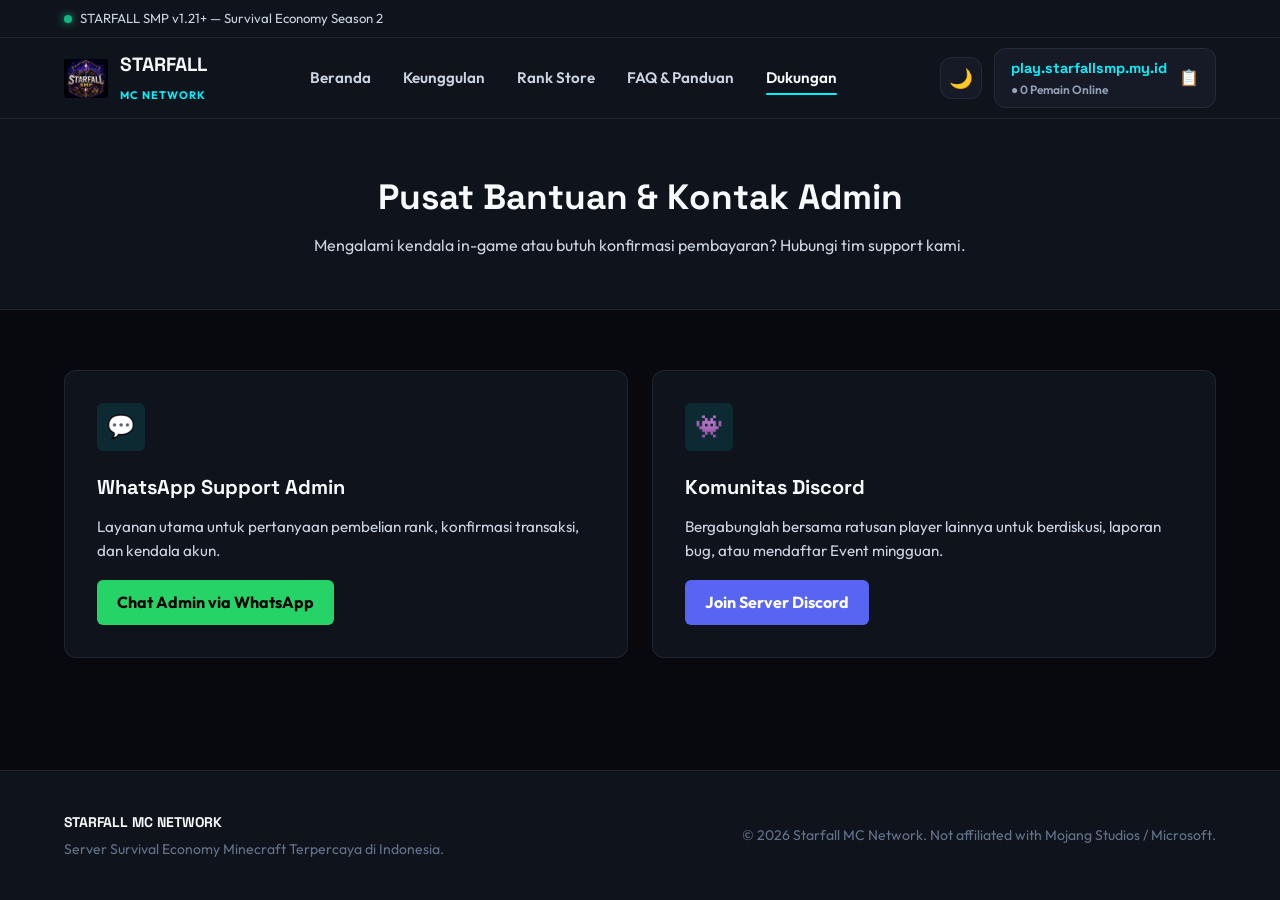
==== contact.html @ a0d74863 "Upload proyek web starfall pro redesign beserta video" ====
<!DOCTYPE html>
<html lang="id">
<head>
  <meta charset="UTF-8">
  <meta name="viewport" content="width=device-width, initial-scale=1.0">
  <title>Dukungan & Kontak — Starfall Network</title>
  <link rel="preconnect" href="https://fonts.googleapis.com">
  <link rel="preconnect" href="https://fonts.gstatic.com" crossorigin>
  <link href="https://fonts.googleapis.com/css2?family=Outfit:wght@400;600;700&family=Space+Grotesk:wght@700;800&display=swap" rel="stylesheet">
  <link rel="stylesheet" href="style.css">
</head>
<body>

  <div class="top-bar">
    <div class="container top-bar-inner">
      <div class="top-notice">
        <span class="live-dot"></span>
        <span>STARFALL SMP v1.21+ — Survival Economy Season 2</span>
      </div>
    </div>
  </div>

  <header class="header">
    <div class="container header-inner">
      <a href="index.html" class="brand">
        <img src="logo.png" alt="Starfall Logo" class="brand-logo-img" onerror="this.style.display='none'; document.getElementById('logoFallback').style.display='flex';">
        <div id="logoFallback" class="brand-icon-fallback" style="display:none;">SF</div>
        <div>
          <span class="brand-title">STARFALL</span>
          <span class="brand-subtitle">MC NETWORK</span>
        </div>
      </a>

      <ul class="nav-menu">
        <li><a href="index.html" class="nav-link">Beranda</a></li>
        <li><a href="features.html" class="nav-link">Keunggulan</a></li>
        <li><a href="store.html" class="nav-link">Rank Store</a></li>
        <li><a href="faq.html" class="nav-link">FAQ & Panduan</a></li>
        <li><a href="contact.html" class="nav-link active">Dukungan</a></li>
      </ul>

      <div class="header-actions">
        <button id="themeToggleBtn" class="theme-toggle-btn" title="Ganti Tema">
          <span id="themeIcon">🌙</span>
        </button>

        <div class="ip-copy-btn ip-copy-trigger" title="Klik untuk Copy IP">
          <div>
            <div class="ip-text">play.starfallsmp.my.id</div>
            <div class="ip-sub" id="onlinePlayerCount">● Memuat Pemain...</div>
          </div>
          <span>📋</span>
        </div>
      </div>
    </div>
  </header>

  <section class="page-banner">
    <div class="container">
      <h1>Pusat Bantuan & Kontak Admin</h1>
      <p>Mengalami kendala in-game atau butuh konfirmasi pembayaran? Hubungi tim support kami.</p>
    </div>
  </section>

  <main class="content-section">
    <div class="container">
      <div class="grid-2">
        <div class="feature-box">
          <div class="feature-icon-badge">💬</div>
          <h3>WhatsApp Support Admin</h3>
          <p>Layanan utama untuk pertanyaan pembelian rank, konfirmasi transaksi, dan kendala akun.</p>
          <a href="https://wa.me/6283138981041" target="_blank" style="display:inline-block; margin-top:16px; background:#25d366; color:#000; padding:10px 20px; border-radius:var(--radius-sm); font-weight:700; text-decoration:none;">Chat Admin via WhatsApp</a>
        </div>

        <div class="feature-box">
          <div class="feature-icon-badge">👾</div>
          <h3>Komunitas Discord</h3>
          <p>Bergabunglah bersama ratusan player lainnya untuk berdiskusi, laporan bug, atau mendaftar Event mingguan.</p>
          <a href="#" style="display:inline-block; margin-top:16px; background:#5865F2; color:#fff; padding:10px 20px; border-radius:var(--radius-sm); font-weight:700; text-decoration:none;">Join Server Discord</a>
        </div>
      </div>
    </div>
  </main>

  <footer class="footer">
    <div class="container footer-flex">
      <div>
        <strong style="color:var(--text-primary); font-family:var(--font-title);">STARFALL MC NETWORK</strong>
        <p style="margin-top:4px;">Server Survival Economy Minecraft Terpercaya di Indonesia.</p>
      </div>
      <div>
        <p>&copy; 2026 Starfall MC Network. Not affiliated with Mojang Studios / Microsoft.</p>
      </div>
    </div>
  </footer>

  <div class="modal-backdrop" id="storeModal">
    <div class="modal-card">
      <button class="modal-close-btn" id="modalCloseBtn">&times;</button>
      <h2 style="font-family:var(--font-title); font-size:1.4rem; margin-bottom:4px; color:var(--text-primary);">Konfirmasi Pesanan</h2>
      <p style="font-size:0.85rem; color:var(--text-secondary); margin-bottom:20px;">Isi username Minecraft kamu sebelum lanjut ke WhatsApp Admin.</p>

      <div class="summary-card">
        <div class="summary-item">
          <span>Item Rank:</span>
          <strong id="modalRankName" style="color:var(--text-primary);">-</strong>
        </div>
        <div class="summary-item" style="margin-top:6px;">
          <span>Total Harga:</span>
          <strong id="modalRankPrice" style="color:var(--primary-cyan);">-</strong>
        </div>
      </div>

      <form id="orderForm">
        <div class="form-group">
          <label for="mcUsername">Username / In-Game Name (IGN)</label>
          <input type="text" id="mcUsername" placeholder="Contoh: Alex_Craft99" autocomplete="off">
          <div class="field-error-notice" id="usernameError"></div>
        </div>

        <button type="submit" class="btn-wa-submit">Lanjut Pembayaran via WhatsApp 🚀</button>
      </form>
    </div>
  </div>

  <div class="toast-notice" id="toastNotice"></div>

  <script src="script.js"></script>
</body>
</html>
---- style.css ----
/* ==========================================================================
   STARFALL NETWORK - STYLESHEET WITH LIGHT & DARK MODE SUPPORT
   ========================================================================== */

/* Variables (Default: Dark Mode) */
:root {
  --bg-dark: #07090e;
  --bg-surface: #0f131c;
  --bg-card: #151a26;
  --bg-card-hover: #1c2333;
  
  --primary-cyan: #00f2fe;
  --primary-blue: #3a7bd5;
  --accent-gold: #ffb703;
  --accent-rose: #ff2a6d;
  --accent-purple: #8a2be2;
  
  --text-primary: #f8fafc;
  --text-secondary: #cbd5e1;
  --text-muted: #64748b;
  
  --border-subtle: rgba(255, 255, 255, 0.07);
  --border-active: rgba(0, 242, 254, 0.3);
  
  --font-title: 'Space Grotesk', -apple-system, sans-serif;
  --font-body: 'Outfit', -apple-system, sans-serif;
  
  --radius-sm: 6px;
  --radius-md: 12px;
  --radius-lg: 18px;
  
  /* Gradasi Dark Mode: Super Bening (Hanya blends halus di paling bawah) */
  --overlay-gradient: linear-gradient(
    180deg,
    rgba(7, 9, 14, 0.1) 0%,
    rgba(7, 9, 14, 0) 40%,
    rgba(7, 9, 14, 0.4) 80%,
    #07090e 100%
  );
}

/* Light Mode Overrides */
body.light-mode {
  --bg-dark: #f0f4f9;
  --bg-surface: #ffffff;
  --bg-card: #e2e8f0;
  --bg-card-hover: #cbd5e1;
  
  --primary-cyan: #0284c7;
  --primary-blue: #2563eb;
  
  --text-primary: #0f172a;
  --text-secondary: #1e293b;
  --text-muted: #64748b;
  
  --border-subtle: rgba(0, 0, 0, 0.1);
  --border-active: rgba(2, 132, 199, 0.4);
  
  /* Gradasi Light Mode: Super Bening (Warna putih kabut disikat abis) */
  --overlay-gradient: linear-gradient(
    180deg,
    rgba(240, 244, 249, 0.1) 0%,
    rgba(240, 244, 249, 0) 40%,
    rgba(240, 244, 249, 0.4) 80%,
    #f0f4f9 100%
  );
}

* {
  margin: 0;
  padding: 0;
  box-sizing: border-box;
}

html {
  scroll-behavior: smooth;
}

body {
  background-color: var(--bg-dark);
  color: var(--text-primary);
  font-family: var(--font-body);
  line-height: 1.6;
  min-height: 100vh;
  display: flex;
  flex-direction: column;
  transition: background-color 0.3s ease, color 0.3s ease;
}

.container {
  max-width: 1200px;
  margin: 0 auto;
  padding: 0 24px;
  width: 100%;
}

/* --- Top Bar --- */
.top-bar {
  background: var(--bg-surface);
  border-bottom: 1px solid var(--border-subtle);
  padding: 8px 0;
  font-size: 0.825rem;
  color: var(--text-secondary);
}

.top-bar-inner {
  display: flex;
  justify-content: space-between;
  align-items: center;
}

.top-notice {
  display: flex;
  align-items: center;
  gap: 8px;
}

.live-dot {
  width: 8px;
  height: 8px;
  background-color: #10b981;
  border-radius: 50%;
  box-shadow: 0 0 8px #10b981;
}

/* --- Header & Navigation --- */
.header {
  position: sticky;
  top: 0;
  z-index: 1000;
  background: var(--bg-surface);
  backdrop-filter: blur(12px);
  border-bottom: 1px solid var(--border-subtle);
  transition: background-color 0.3s ease;
}

.header-inner {
  display: flex;
  align-items: center;
  justify-content: space-between;
  height: 80px;
}

.brand {
  display: flex;
  align-items: center;
  gap: 12px;
  text-decoration: none;
}

.brand-logo-img {
  width: 44px;
  height: 44px;
  object-fit: contain;
  border-radius: var(--radius-sm);
  display: block;
}

.brand-icon-fallback {
  width: 44px;
  height: 44px;
  background: linear-gradient(135deg, var(--primary-cyan), var(--primary-blue));
  color: #fff;
  font-family: var(--font-title);
  font-weight: 800;
  font-size: 1.1rem;
  display: flex;
  align-items: center;
  justify-content: center;
  border-radius: var(--radius-sm);
}

.brand-title {
  font-family: var(--font-title);
  font-weight: 800;
  font-size: 1.2rem;
  color: var(--text-primary);
  display: block;
}

.brand-subtitle {
  font-size: 0.68rem;
  color: var(--primary-cyan);
  font-weight: 700;
  letter-spacing: 1px;
}

.nav-menu {
  display: flex;
  align-items: center;
  gap: 32px;
  list-style: none;
}

.nav-link {
  color: var(--text-secondary);
  text-decoration: none;
  font-weight: 600;
  font-size: 0.95rem;
  transition: color 0.2s ease;
  position: relative;
  padding: 8px 0;
}

.nav-link:hover, .nav-link.active {
  color: var(--text-primary);
}

.nav-link.active::after {
  content: '';
  position: absolute;
  bottom: 0;
  left: 0;
  width: 100%;
  height: 2px;
  background: var(--primary-cyan);
  border-radius: 2px;
}

.header-actions {
  display: flex;
  align-items: center;
  gap: 12px;
}

.theme-toggle-btn {
  background: var(--bg-card);
  border: 1px solid var(--border-subtle);
  color: var(--text-primary);
  width: 42px;
  height: 42px;
  border-radius: var(--radius-md);
  display: flex;
  align-items: center;
  justify-content: center;
  cursor: pointer;
  font-size: 1.2rem;
  transition: all 0.2s ease;
}

.theme-toggle-btn:hover {
  border-color: var(--primary-cyan);
  transform: scale(1.05);
}

.ip-copy-btn {
  background: var(--bg-card);
  border: 1px solid var(--border-subtle);
  padding: 8px 16px;
  border-radius: var(--radius-md);
  display: flex;
  align-items: center;
  gap: 12px;
  cursor: pointer;
  transition: all 0.2s ease;
}

.ip-copy-btn:hover {
  border-color: var(--primary-cyan);
}

.ip-text {
  font-family: var(--font-title);
  font-weight: 700;
  font-size: 0.9rem;
  color: var(--primary-cyan);
}

.ip-sub {
  font-size: 0.75rem;
  color: #10b981;
  font-weight: 600;
}

/* --- Hero Banner & Video --- */
.video-hero {
  position: relative;
  overflow: hidden;
  padding: 130px 0 120px;
  text-align: center;
  min-height: 520px;
  display: flex;
  align-items: center;
  justify-content: center;
}

.hero-video {
  position: absolute;
  top: 50%;
  left: 50%;
  min-width: 100%;
  min-height: 100%;
  width: auto;
  height: auto;
  z-index: 1;
  transform: translate(-50%, -50%);
  object-fit: cover;
  pointer-events: none;
  transition: opacity 0.5s ease;
}

.hero-overlay {
  position: absolute;
  top: 0;
  left: 0;
  width: 100%;
  height: 100%;
  z-index: 2;
  background: var(--overlay-gradient);
  transition: background 0.3s ease;
}

.hero-content {
  position: relative;
  z-index: 3;
}

.banner-badge {
  color: var(--accent-gold);
  font-weight: 700;
  font-size: 0.85rem;
  letter-spacing: 1px;
  display: block;
  margin-bottom: 12px;
  text-shadow: 0 2px 8px rgba(0, 0, 0, 0.8);
}

.hero-title {
  font-size: 3.2rem;
  line-height: 1.15;
  font-family: var(--font-title);
  font-weight: 800;
  color: var(--text-primary);
  /* Bayangan tebal agar tulisan sangat kontras walaupun video bening */
  text-shadow: 0 4px 16px rgba(0, 0, 0, 0.8), 0 1px 3px rgba(0, 0, 0, 0.9);
}

.highlight-cyan {
  color: var(--primary-cyan);
}

.hero-desc {
  margin-top: 16px;
  color: var(--text-primary);
  max-width: 600px;
  margin-left: auto;
  margin-right: auto;
  font-size: 1.05rem;
  font-weight: 600;
  text-shadow: 0 2px 10px rgba(0, 0, 0, 0.9);
}

.hero-btn-group {
  margin-top: 32px;
  display: flex;
  justify-content: center;
  gap: 16px;
  flex-wrap: wrap;
}

.btn-primary-glow {
  background: linear-gradient(135deg, var(--primary-cyan), var(--primary-blue));
  color: #fff;
  padding: 14px 28px;
  border-radius: var(--radius-sm);
  font-family: var(--font-title);
  font-weight: 800;
  text-decoration: none;
  transition: transform 0.2s ease, box-shadow 0.2s ease;
  box-shadow: 0 4px 15px rgba(0, 0, 0, 0.4);
}

.btn-primary-glow:hover {
  transform: translateY(-2px);
  box-shadow: 0 4px 20px rgba(0, 242, 254, 0.5);
}

.btn-secondary-dark {
  background: var(--bg-surface);
  color: var(--text-primary);
  border: 1px solid var(--border-subtle);
  padding: 14px 24px;
  border-radius: var(--radius-sm);
  font-weight: 600;
  text-decoration: none;
  transition: background 0.2s ease;
  box-shadow: 0 4px 15px rgba(0, 0, 0, 0.3);
}

.btn-secondary-dark:hover {
  background: var(--bg-card);
}

/* --- Sub-page Banner --- */
.page-banner {
  background: var(--bg-surface);
  border-bottom: 1px solid var(--border-subtle);
  padding: 50px 0;
  text-align: center;
}

.page-banner h1 {
  font-family: var(--font-title);
  font-size: 2.2rem;
  color: var(--text-primary);
}

.page-banner p {
  color: var(--text-secondary);
  margin-top: 8px;
}

/* --- Content & Grid Layouts --- */
main {
  flex: 1;
}

.content-section {
  padding: 60px 0;
}

.grid-3 {
  display: grid;
  grid-template-columns: repeat(3, 1fr);
  gap: 24px;
}

.grid-2 {
  display: grid;
  grid-template-columns: repeat(2, 1fr);
  gap: 24px;
}

.feature-box {
  background: var(--bg-surface);
  border: 1px solid var(--border-subtle);
  padding: 32px;
  border-radius: var(--radius-md);
  transition: background-color 0.3s ease, border-color 0.3s ease;
}

.feature-box h3 {
  font-family: var(--font-title);
  font-size: 1.25rem;
  margin-bottom: 12px;
  color: var(--text-primary);
}

.feature-box p {
  color: var(--text-secondary);
  font-size: 0.95rem;
}

.feature-icon-badge {
  width: 48px;
  height: 48px;
  background: rgba(0, 242, 254, 0.1);
  color: var(--primary-cyan);
  display: flex;
  align-items: center;
  justify-content: center;
  border-radius: var(--radius-sm);
  font-size: 1.4rem;
  margin-bottom: 20px;
}

/* --- Rank Store Styling --- */
.ranks-grid {
  display: grid;
  grid-template-columns: repeat(auto-fit, minmax(280px, 1fr));
  gap: 24px;
}

.rank-card {
  background: var(--bg-surface);
  border: 1px solid var(--border-subtle);
  border-radius: var(--radius-md);
  padding: 24px;
  display: flex;
  flex-direction: column;
  position: relative;
  transition: transform 0.2s ease, border-color 0.2s ease;
}

.rank-card:hover {
  transform: translateY(-4px);
  border-color: var(--border-active);
}

.rank-card.highlight {
  border-color: var(--accent-gold);
  background: var(--bg-card);
}

.rank-tag-featured {
  position: absolute;
  top: -12px;
  right: 16px;
  background: var(--accent-gold);
  color: #000;
  font-weight: 800;
  font-size: 0.7rem;
  padding: 4px 10px;
  border-radius: 20px;
}

.rank-header {
  border-bottom: 1px solid var(--border-subtle);
  padding-bottom: 16px;
  margin-bottom: 16px;
}

.rank-name {
  font-family: var(--font-title);
  font-size: 1.6rem;
  font-weight: 800;
  color: var(--text-primary);
}

.rank-price {
  font-size: 1.25rem;
  font-weight: 700;
  color: var(--primary-cyan);
}

.rank-features {
  list-style: none;
  margin-bottom: 24px;
  flex: 1;
}

.rank-features li {
  font-size: 0.9rem;
  color: var(--text-secondary);
  margin-bottom: 10px;
}

.btn-buy-store {
  width: 100%;
  background: var(--primary-cyan);
  color: #000;
  border: none;
  padding: 12px;
  border-radius: var(--radius-sm);
  font-family: var(--font-title);
  font-weight: 800;
  cursor: pointer;
  transition: opacity 0.2s;
}

.btn-buy-store:hover { opacity: 0.9; }
.btn-buy-store.gold-btn { background: var(--accent-gold); }

/* --- FAQ Accordion --- */
.faq-box {
  background: var(--bg-surface);
  border: 1px solid var(--border-subtle);
  border-radius: var(--radius-md);
  margin-bottom: 16px;
  overflow: hidden;
}

.faq-header {
  padding: 20px;
  font-family: var(--font-title);
  font-weight: 700;
  color: var(--text-primary);
  display: flex;
  justify-content: space-between;
  align-items: center;
  cursor: pointer;
  user-select: none;
}

.faq-body {
  padding: 0 20px 20px;
  color: var(--text-secondary);
  display: none;
  font-size: 0.95rem;
}

.faq-box.active .faq-body { display: block; }

/* --- Modal Checkout --- */
.modal-backdrop {
  display: none;
  position: fixed;
  top: 0; left: 0; width: 100%; height: 100%;
  background: rgba(4, 6, 10, 0.85);
  backdrop-filter: blur(8px);
  z-index: 2000;
  align-items: center;
  justify-content: center;
  padding: 20px;
}

body.light-mode .modal-backdrop {
  background: rgba(15, 23, 42, 0.6);
}

.modal-backdrop.open {
  display: flex;
}

.modal-card {
  background: var(--bg-surface);
  border: 1px solid var(--border-active);
  border-radius: var(--radius-lg);
  width: 100%;
  max-width: 420px;
  padding: 28px;
  position: relative;
}

.modal-close-btn {
  position: absolute;
  top: 16px; right: 20px;
  background: none; border: none;
  color: var(--text-muted); font-size: 1.5rem;
  cursor: pointer;
}

.form-group {
  margin-bottom: 18px;
}

.form-group label {
  display: block;
  font-size: 0.85rem;
  font-weight: 700;
  margin-bottom: 6px;
  color: var(--text-primary);
}

.form-group input {
  width: 100%;
  background: var(--bg-dark);
  border: 1px solid var(--border-subtle);
  padding: 12px;
  border-radius: var(--radius-sm);
  color: var(--text-primary);
  outline: none;
}

.form-group input:focus {
  border-color: var(--primary-cyan);
}

.field-error-notice {
  display: none;
  color: var(--accent-rose);
  font-size: 0.825rem;
  font-weight: 700;
  margin-top: 6px;
  background: rgba(255, 42, 109, 0.1);
  padding: 6px 10px;
  border-radius: 4px;
  border: 1px solid rgba(255, 42, 109, 0.2);
}

.summary-card {
  background: var(--bg-dark);
  padding: 14px;
  border-radius: var(--radius-sm);
  margin-bottom: 20px;
}

.summary-item {
  display: flex;
  justify-content: space-between;
  font-size: 0.875rem;
  color: var(--text-secondary);
}

.btn-wa-submit {
  width: 100%;
  background: #25d366;
  color: #000;
  border: none;
  padding: 12px;
  border-radius: var(--radius-sm);
  font-family: var(--font-title);
  font-weight: 800;
  cursor: pointer;
}

/* Toast Notice */
.toast-notice {
  position: fixed;
  bottom: 24px; right: 24px;
  background: var(--primary-cyan);
  color: #000;
  padding: 12px 20px;
  border-radius: var(--radius-sm);
  font-weight: 700;
  font-size: 0.9rem;
  display: none;
  z-index: 3000;
}

.toast-notice.show { display: block; }

/* Footer */
.footer {
  background: var(--bg-surface);
  border-top: 1px solid var(--border-subtle);
  padding: 40px 0;
  margin-top: 40px;
  font-size: 0.875rem;
  color: var(--text-muted);
}

.footer-flex {
  display: flex;
  justify-content: space-between;
  align-items: center;
  flex-wrap: wrap;
  gap: 20px;
}

@media (max-width: 768px) {
  .grid-3, .grid-2 { grid-template-columns: 1fr; }
  .nav-menu { display: none; }
  .top-bar-inner { flex-direction: column; gap: 4px; }
  .hero-title { font-size: 2.2rem; }
}
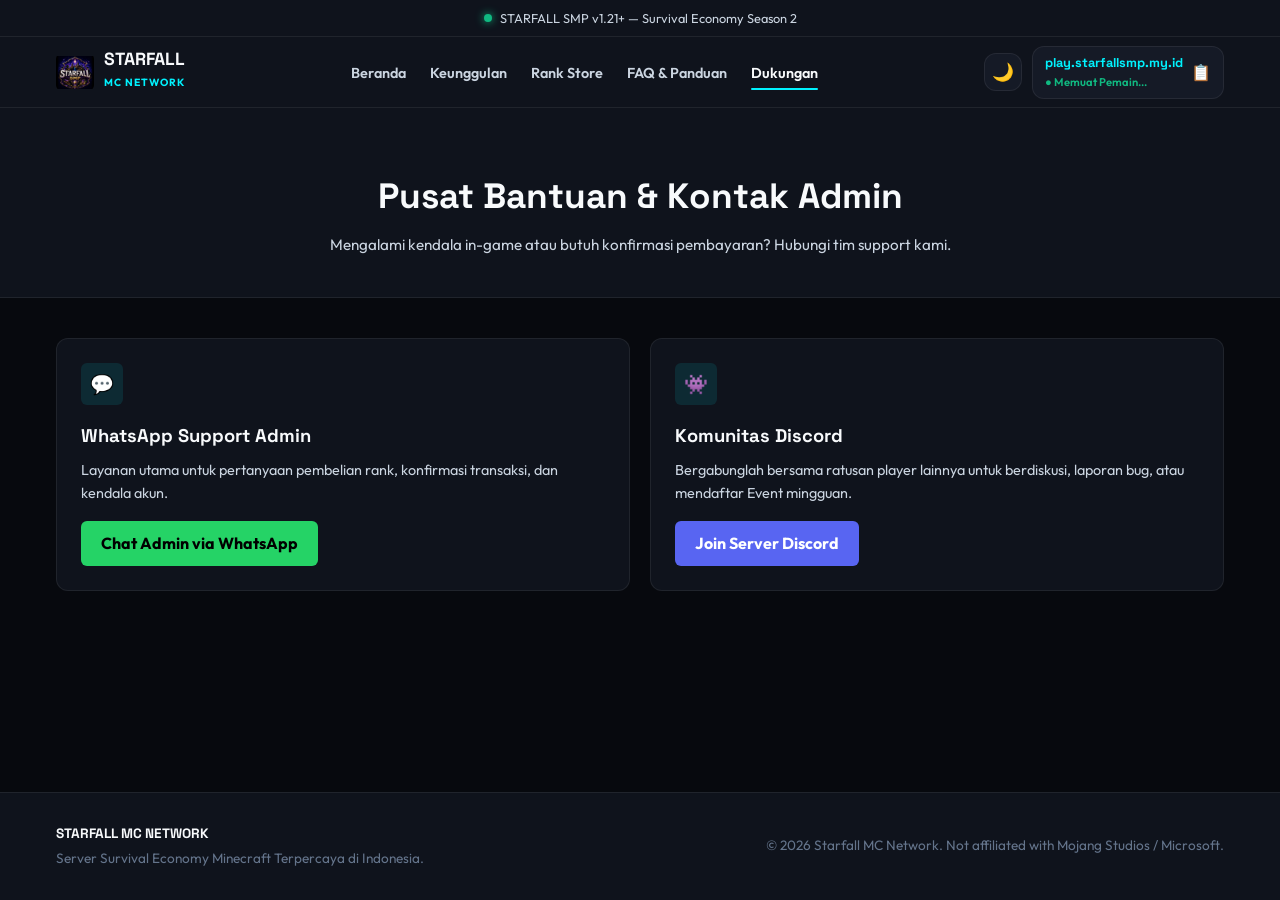
==== commit 08c9fca5: "Update contact.html" ====
--- a/contact.html
+++ b/contact.html
@@ -2,7 +2,7 @@
 <html lang="id">
 <head>
   <meta charset="UTF-8">
-  <meta name="viewport" content="width=device-width, initial-scale=1.0">
+  <meta name="viewport" content="width=device-width, initial-scale=1.0, maximum-scale=1.0, user-scalable=no">
   <title>Dukungan & Kontak — Starfall Network</title>
   <link rel="preconnect" href="https://fonts.googleapis.com">
   <link rel="preconnect" href="https://fonts.gstatic.com" crossorigin>
@@ -31,7 +31,14 @@
         </div>
       </a>
 
-      <ul class="nav-menu">
+      <!-- Tombol Hamburger untuk Mobile -->
+      <button class="mobile-menu-toggle" id="mobileMenuBtn" aria-label="Buka Menu">
+        <span></span>
+        <span></span>
+        <span></span>
+      </button>
+
+      <ul class="nav-menu" id="navMenu">
         <li><a href="index.html" class="nav-link">Beranda</a></li>
         <li><a href="features.html" class="nav-link">Keunggulan</a></li>
         <li><a href="store.html" class="nav-link">Rank Store</a></li>
@@ -127,4 +134,4 @@
 
   <script src="script.js"></script>
 </body>
-</html>+</html>
--- a/style.css
+++ b/style.css
@@ -2,7 +2,6 @@
    STARFALL NETWORK - STYLESHEET WITH LIGHT & DARK MODE SUPPORT
    ========================================================================== */
 
-/* Variables (Default: Dark Mode) */
 :root {
   --bg-dark: #07090e;
   --bg-surface: #0f131c;
@@ -29,17 +28,14 @@
   --radius-md: 12px;
   --radius-lg: 18px;
   
-  /* Gradasi Dark Mode: Super Bening (Hanya blends halus di paling bawah) */
   --overlay-gradient: linear-gradient(
     180deg,
-    rgba(7, 9, 14, 0.1) 0%,
-    rgba(7, 9, 14, 0) 40%,
-    rgba(7, 9, 14, 0.4) 80%,
+    rgba(7, 9, 14, 0.2) 0%,
+    rgba(7, 9, 14, 0.4) 60%,
     #07090e 100%
   );
 }
 
-/* Light Mode Overrides */
 body.light-mode {
   --bg-dark: #f0f4f9;
   --bg-surface: #ffffff;
@@ -56,12 +52,10 @@
   --border-subtle: rgba(0, 0, 0, 0.1);
   --border-active: rgba(2, 132, 199, 0.4);
   
-  /* Gradasi Light Mode: Super Bening (Warna putih kabut disikat abis) */
   --overlay-gradient: linear-gradient(
     180deg,
-    rgba(240, 244, 249, 0.1) 0%,
-    rgba(240, 244, 249, 0) 40%,
-    rgba(240, 244, 249, 0.4) 80%,
+    rgba(240, 244, 249, 0.2) 0%,
+    rgba(240, 244, 249, 0.4) 60%,
     #f0f4f9 100%
   );
 }
@@ -72,7 +66,9 @@
   box-sizing: border-box;
 }
 
-html {
+html, body {
+  overflow-x: hidden;
+  width: 100%;
   scroll-behavior: smooth;
 }
 
@@ -90,7 +86,7 @@
 .container {
   max-width: 1200px;
   margin: 0 auto;
-  padding: 0 24px;
+  padding: 0 16px;
   width: 100%;
 }
 
@@ -99,14 +95,15 @@
   background: var(--bg-surface);
   border-bottom: 1px solid var(--border-subtle);
   padding: 8px 0;
-  font-size: 0.825rem;
+  font-size: 0.8rem;
   color: var(--text-secondary);
 }
 
 .top-bar-inner {
   display: flex;
-  justify-content: space-between;
-  align-items: center;
+  justify-content: center;
+  align-items: center;
+  text-align: center;
 }
 
 .top-notice {
@@ -121,6 +118,7 @@
   background-color: #10b981;
   border-radius: 50%;
   box-shadow: 0 0 8px #10b981;
+  flex-shrink: 0;
 }
 
 /* --- Header & Navigation --- */
@@ -131,39 +129,40 @@
   background: var(--bg-surface);
   backdrop-filter: blur(12px);
   border-bottom: 1px solid var(--border-subtle);
-  transition: background-color 0.3s ease;
 }
 
 .header-inner {
   display: flex;
   align-items: center;
   justify-content: space-between;
-  height: 80px;
+  height: 70px;
+  gap: 12px;
 }
 
 .brand {
   display: flex;
   align-items: center;
-  gap: 12px;
+  gap: 10px;
   text-decoration: none;
+  flex-shrink: 0;
 }
 
 .brand-logo-img {
-  width: 44px;
-  height: 44px;
+  width: 38px;
+  height: 38px;
   object-fit: contain;
   border-radius: var(--radius-sm);
   display: block;
 }
 
 .brand-icon-fallback {
-  width: 44px;
-  height: 44px;
+  width: 38px;
+  height: 38px;
   background: linear-gradient(135deg, var(--primary-cyan), var(--primary-blue));
   color: #fff;
   font-family: var(--font-title);
   font-weight: 800;
-  font-size: 1.1rem;
+  font-size: 1rem;
   display: flex;
   align-items: center;
   justify-content: center;
@@ -173,13 +172,14 @@
 .brand-title {
   font-family: var(--font-title);
   font-weight: 800;
-  font-size: 1.2rem;
+  font-size: 1.1rem;
   color: var(--text-primary);
   display: block;
+  line-height: 1;
 }
 
 .brand-subtitle {
-  font-size: 0.68rem;
+  font-size: 0.65rem;
   color: var(--primary-cyan);
   font-weight: 700;
   letter-spacing: 1px;
@@ -188,7 +188,7 @@
 .nav-menu {
   display: flex;
   align-items: center;
-  gap: 32px;
+  gap: 24px;
   list-style: none;
 }
 
@@ -196,7 +196,7 @@
   color: var(--text-secondary);
   text-decoration: none;
   font-weight: 600;
-  font-size: 0.95rem;
+  font-size: 0.9rem;
   transition: color 0.2s ease;
   position: relative;
   padding: 8px 0;
@@ -220,65 +220,92 @@
 .header-actions {
   display: flex;
   align-items: center;
-  gap: 12px;
+  gap: 10px;
 }
 
 .theme-toggle-btn {
   background: var(--bg-card);
   border: 1px solid var(--border-subtle);
   color: var(--text-primary);
-  width: 42px;
-  height: 42px;
+  width: 38px;
+  height: 38px;
   border-radius: var(--radius-md);
   display: flex;
   align-items: center;
   justify-content: center;
   cursor: pointer;
-  font-size: 1.2rem;
-  transition: all 0.2s ease;
-}
-
-.theme-toggle-btn:hover {
-  border-color: var(--primary-cyan);
-  transform: scale(1.05);
+  font-size: 1.1rem;
+  flex-shrink: 0;
 }
 
 .ip-copy-btn {
   background: var(--bg-card);
   border: 1px solid var(--border-subtle);
-  padding: 8px 16px;
+  padding: 6px 12px;
   border-radius: var(--radius-md);
   display: flex;
   align-items: center;
-  gap: 12px;
+  gap: 8px;
   cursor: pointer;
-  transition: all 0.2s ease;
-}
-
-.ip-copy-btn:hover {
-  border-color: var(--primary-cyan);
 }
 
 .ip-text {
   font-family: var(--font-title);
   font-weight: 700;
-  font-size: 0.9rem;
+  font-size: 0.8rem;
   color: var(--primary-cyan);
 }
 
 .ip-sub {
-  font-size: 0.75rem;
+  font-size: 0.7rem;
   color: #10b981;
   font-weight: 600;
 }
 
-/* --- Hero Banner & Video --- */
+.mobile-menu-toggle {
+  display: none;
+  flex-direction: column;
+  gap: 4px;
+  background: none;
+  border: none;
+  cursor: pointer;
+  padding: 4px;
+}
+
+.mobile-menu-toggle span {
+  width: 22px;
+  height: 2px;
+  background: var(--text-primary);
+  border-radius: 2px;
+}
+
+/* --- Hero Banner & Page Banners --- */
+.page-banner {
+  padding: 60px 0 40px;
+  text-align: center;
+  background: var(--bg-surface);
+  border-bottom: 1px solid var(--border-subtle);
+}
+
+.page-banner h1 {
+  font-family: var(--font-title);
+  font-size: 2.2rem;
+  font-weight: 800;
+  color: var(--text-primary);
+  margin-bottom: 8px;
+}
+
+.page-banner p {
+  color: var(--text-secondary);
+  font-size: 0.95rem;
+}
+
 .video-hero {
   position: relative;
   overflow: hidden;
-  padding: 130px 0 120px;
+  padding: 80px 0 60px;
   text-align: center;
-  min-height: 520px;
+  min-height: 480px;
   display: flex;
   align-items: center;
   justify-content: center;
@@ -296,18 +323,14 @@
   transform: translate(-50%, -50%);
   object-fit: cover;
   pointer-events: none;
-  transition: opacity 0.5s ease;
 }
 
 .hero-overlay {
   position: absolute;
-  top: 0;
-  left: 0;
-  width: 100%;
-  height: 100%;
+  top: 0; left: 0;
+  width: 100%; height: 100%;
   z-index: 2;
   background: var(--overlay-gradient);
-  transition: background 0.3s ease;
 }
 
 .hero-content {
@@ -318,21 +341,19 @@
 .banner-badge {
   color: var(--accent-gold);
   font-weight: 700;
-  font-size: 0.85rem;
+  font-size: 0.8rem;
   letter-spacing: 1px;
   display: block;
   margin-bottom: 12px;
-  text-shadow: 0 2px 8px rgba(0, 0, 0, 0.8);
 }
 
 .hero-title {
-  font-size: 3.2rem;
-  line-height: 1.15;
+  font-size: 2.5rem;
+  line-height: 1.2;
   font-family: var(--font-title);
   font-weight: 800;
   color: var(--text-primary);
-  /* Bayangan tebal agar tulisan sangat kontras walaupun video bening */
-  text-shadow: 0 4px 16px rgba(0, 0, 0, 0.8), 0 1px 3px rgba(0, 0, 0, 0.9);
+  text-shadow: 0 4px 12px rgba(0, 0, 0, 0.8);
 }
 
 .highlight-cyan {
@@ -340,174 +361,141 @@
 }
 
 .hero-desc {
-  margin-top: 16px;
-  color: var(--text-primary);
-  max-width: 600px;
+  margin-top: 14px;
+  color: var(--text-primary);
+  max-width: 550px;
   margin-left: auto;
   margin-right: auto;
-  font-size: 1.05rem;
-  font-weight: 600;
-  text-shadow: 0 2px 10px rgba(0, 0, 0, 0.9);
+  font-size: 0.95rem;
+  font-weight: 500;
 }
 
 .hero-btn-group {
-  margin-top: 32px;
+  margin-top: 24px;
   display: flex;
   justify-content: center;
-  gap: 16px;
+  gap: 12px;
   flex-wrap: wrap;
+}
+
+.btn-primary-glow, .btn-secondary-dark {
+  padding: 12px 20px;
+  border-radius: var(--radius-sm);
+  font-family: var(--font-title);
+  font-weight: 700;
+  font-size: 0.9rem;
+  text-decoration: none;
+  text-align: center;
 }
 
 .btn-primary-glow {
   background: linear-gradient(135deg, var(--primary-cyan), var(--primary-blue));
   color: #fff;
-  padding: 14px 28px;
-  border-radius: var(--radius-sm);
-  font-family: var(--font-title);
-  font-weight: 800;
-  text-decoration: none;
-  transition: transform 0.2s ease, box-shadow 0.2s ease;
-  box-shadow: 0 4px 15px rgba(0, 0, 0, 0.4);
-}
-
-.btn-primary-glow:hover {
-  transform: translateY(-2px);
-  box-shadow: 0 4px 20px rgba(0, 242, 254, 0.5);
+  box-shadow: 0 4px 15px rgba(0, 242, 254, 0.3);
 }
 
 .btn-secondary-dark {
   background: var(--bg-surface);
   color: var(--text-primary);
   border: 1px solid var(--border-subtle);
-  padding: 14px 24px;
-  border-radius: var(--radius-sm);
-  font-weight: 600;
-  text-decoration: none;
-  transition: background 0.2s ease;
-  box-shadow: 0 4px 15px rgba(0, 0, 0, 0.3);
-}
-
-.btn-secondary-dark:hover {
-  background: var(--bg-card);
-}
-
-/* --- Sub-page Banner --- */
-.page-banner {
-  background: var(--bg-surface);
-  border-bottom: 1px solid var(--border-subtle);
-  padding: 50px 0;
-  text-align: center;
-}
-
-.page-banner h1 {
-  font-family: var(--font-title);
-  font-size: 2.2rem;
-  color: var(--text-primary);
-}
-
-.page-banner p {
-  color: var(--text-secondary);
-  margin-top: 8px;
-}
-
-/* --- Content & Grid Layouts --- */
-main {
-  flex: 1;
-}
-
-.content-section {
-  padding: 60px 0;
+}
+
+/* --- Content Sections --- */
+main { flex: 1; }
+.content-section { padding: 40px 0; }
+
+.grid-2 {
+  display: grid;
+  grid-template-columns: repeat(2, 1fr);
+  gap: 20px;
 }
 
 .grid-3 {
   display: grid;
   grid-template-columns: repeat(3, 1fr);
-  gap: 24px;
-}
-
-.grid-2 {
-  display: grid;
-  grid-template-columns: repeat(2, 1fr);
-  gap: 24px;
+  gap: 20px;
 }
 
 .feature-box {
   background: var(--bg-surface);
   border: 1px solid var(--border-subtle);
-  padding: 32px;
+  padding: 24px;
   border-radius: var(--radius-md);
-  transition: background-color 0.3s ease, border-color 0.3s ease;
 }
 
 .feature-box h3 {
   font-family: var(--font-title);
-  font-size: 1.25rem;
-  margin-bottom: 12px;
-  color: var(--text-primary);
+  font-size: 1.15rem;
+  margin-bottom: 8px;
 }
 
 .feature-box p {
   color: var(--text-secondary);
-  font-size: 0.95rem;
+  font-size: 0.9rem;
 }
 
 .feature-icon-badge {
-  width: 48px;
-  height: 48px;
+  width: 42px; height: 42px;
   background: rgba(0, 242, 254, 0.1);
   color: var(--primary-cyan);
-  display: flex;
-  align-items: center;
-  justify-content: center;
+  display: flex; align-items: center; justify-content: center;
   border-radius: var(--radius-sm);
-  font-size: 1.4rem;
-  margin-bottom: 20px;
-}
-
-/* --- Rank Store Styling --- */
+  font-size: 1.2rem;
+  margin-bottom: 16px;
+}
+
+/* ==========================================================================
+   RANK STORE KATALOG & CARDS (BAGIAN YANG HILANG)
+   ========================================================================== */
 .ranks-grid {
   display: grid;
   grid-template-columns: repeat(auto-fit, minmax(280px, 1fr));
   gap: 24px;
+  margin-top: 10px;
 }
 
 .rank-card {
-  background: var(--bg-surface);
-  border: 1px solid var(--border-subtle);
-  border-radius: var(--radius-md);
-  padding: 24px;
+  background: var(--bg-card);
+  border: 1px solid var(--border-subtle);
+  border-radius: var(--radius-lg);
+  padding: 28px 24px;
   display: flex;
   flex-direction: column;
+  justify-content: space-between;
   position: relative;
-  transition: transform 0.2s ease, border-color 0.2s ease;
+  transition: transform 0.2s ease, border-color 0.2s ease, box-shadow 0.2s ease;
 }
 
 .rank-card:hover {
   transform: translateY(-4px);
   border-color: var(--border-active);
+  box-shadow: 0 10px 25px rgba(0, 0, 0, 0.3);
+  background: var(--bg-card-hover);
 }
 
 .rank-card.highlight {
-  border-color: var(--accent-gold);
-  background: var(--bg-card);
+  border: 2px solid var(--accent-gold);
+  box-shadow: 0 0 20px rgba(255, 183, 3, 0.15);
 }
 
 .rank-tag-featured {
   position: absolute;
   top: -12px;
-  right: 16px;
+  right: 20px;
   background: var(--accent-gold);
   color: #000;
+  font-family: var(--font-title);
   font-weight: 800;
-  font-size: 0.7rem;
-  padding: 4px 10px;
+  font-size: 0.65rem;
+  padding: 3px 10px;
   border-radius: 20px;
+  letter-spacing: 0.5px;
 }
 
 .rank-header {
+  margin-bottom: 20px;
   border-bottom: 1px solid var(--border-subtle);
   padding-bottom: 16px;
-  margin-bottom: 16px;
 }
 
 .rank-name {
@@ -515,130 +503,177 @@
   font-size: 1.6rem;
   font-weight: 800;
   color: var(--text-primary);
+  margin-top: 4px;
+  line-height: 1.1;
 }
 
 .rank-price {
+  font-family: var(--font-title);
   font-size: 1.25rem;
   font-weight: 700;
   color: var(--primary-cyan);
+  margin-top: 8px;
 }
 
 .rank-features {
   list-style: none;
-  margin-bottom: 24px;
-  flex: 1;
+  padding: 0;
+  margin: 0 0 24px 0;
+  display: flex;
+  flex-direction: column;
+  gap: 12px;
+  flex-grow: 1;
 }
 
 .rank-features li {
-  font-size: 0.9rem;
+  font-size: 0.88rem;
   color: var(--text-secondary);
-  margin-bottom: 10px;
+  display: flex;
+  align-items: center;
+  gap: 8px;
+}
+
+.rank-features strong {
+  color: var(--text-primary);
 }
 
 .btn-buy-store {
   width: 100%;
+  padding: 12px 16px;
+  background: var(--bg-surface);
+  color: var(--text-primary);
+  border: 1px solid var(--border-subtle);
+  border-radius: var(--radius-sm);
+  font-family: var(--font-title);
+  font-weight: 700;
+  font-size: 0.9rem;
+  cursor: pointer;
+  transition: all 0.2s ease;
+  text-align: center;
+}
+
+.btn-buy-store:hover {
   background: var(--primary-cyan);
   color: #000;
+  border-color: var(--primary-cyan);
+}
+
+.btn-buy-store.gold-btn {
+  background: var(--accent-gold);
+  color: #000;
   border: none;
-  padding: 12px;
-  border-radius: var(--radius-sm);
-  font-family: var(--font-title);
-  font-weight: 800;
-  cursor: pointer;
-  transition: opacity 0.2s;
-}
-
-.btn-buy-store:hover { opacity: 0.9; }
-.btn-buy-store.gold-btn { background: var(--accent-gold); }
+}
+
+.btn-buy-store.gold-btn:hover {
+  background: #e0a200;
+}
 
 /* --- FAQ Accordion --- */
 .faq-box {
   background: var(--bg-surface);
   border: 1px solid var(--border-subtle);
   border-radius: var(--radius-md);
-  margin-bottom: 16px;
+  margin-bottom: 12px;
   overflow: hidden;
 }
 
 .faq-header {
-  padding: 20px;
-  font-family: var(--font-title);
+  padding: 18px 20px;
+  display: flex;
+  justify-content: space-between;
+  align-items: center;
+  cursor: pointer;
   font-weight: 700;
-  color: var(--text-primary);
-  display: flex;
-  justify-content: space-between;
-  align-items: center;
-  cursor: pointer;
-  user-select: none;
+  font-family: var(--font-title);
 }
 
 .faq-body {
-  padding: 0 20px 20px;
+  padding: 0 20px 18px;
+  display: none;
   color: var(--text-secondary);
-  display: none;
-  font-size: 0.95rem;
-}
-
-.faq-box.active .faq-body { display: block; }
+  font-size: 0.9rem;
+}
+
+.faq-box.active .faq-body {
+  display: block;
+}
 
 /* --- Modal Checkout --- */
 .modal-backdrop {
-  display: none;
   position: fixed;
-  top: 0; left: 0; width: 100%; height: 100%;
-  background: rgba(4, 6, 10, 0.85);
-  backdrop-filter: blur(8px);
+  top: 0; left: 0;
+  width: 100%; height: 100%;
+  background: rgba(0, 0, 0, 0.75);
+  backdrop-filter: blur(4px);
   z-index: 2000;
+  display: flex;
   align-items: center;
   justify-content: center;
-  padding: 20px;
-}
-
-body.light-mode .modal-backdrop {
-  background: rgba(15, 23, 42, 0.6);
+  opacity: 0;
+  pointer-events: none;
+  transition: opacity 0.2s ease;
 }
 
 .modal-backdrop.open {
-  display: flex;
+  opacity: 1;
+  pointer-events: auto;
 }
 
 .modal-card {
   background: var(--bg-surface);
-  border: 1px solid var(--border-active);
+  border: 1px solid var(--border-subtle);
   border-radius: var(--radius-lg);
   width: 100%;
-  max-width: 420px;
+  max-width: 440px;
   padding: 28px;
   position: relative;
+  box-shadow: 0 20px 40px rgba(0,0,0,0.5);
 }
 
 .modal-close-btn {
   position: absolute;
-  top: 16px; right: 20px;
-  background: none; border: none;
-  color: var(--text-muted); font-size: 1.5rem;
+  top: 16px; right: 16px;
+  background: none;
+  border: none;
+  color: var(--text-muted);
+  font-size: 1.5rem;
   cursor: pointer;
 }
 
+.summary-card {
+  background: var(--bg-card);
+  padding: 14px 16px;
+  border-radius: var(--radius-sm);
+  margin-bottom: 20px;
+  border: 1px solid var(--border-subtle);
+  font-size: 0.9rem;
+}
+
+.summary-item {
+  display: flex;
+  justify-content: space-between;
+}
+
 .form-group {
-  margin-bottom: 18px;
+  margin-bottom: 20px;
 }
 
 .form-group label {
   display: block;
-  font-size: 0.85rem;
+  font-size: 0.8rem;
   font-weight: 700;
   margin-bottom: 6px;
-  color: var(--text-primary);
+  color: var(--text-secondary);
 }
 
 .form-group input {
   width: 100%;
-  background: var(--bg-dark);
-  border: 1px solid var(--border-subtle);
   padding: 12px;
+  background: var(--bg-card);
+  border: 1px solid var(--border-subtle);
   border-radius: var(--radius-sm);
   color: var(--text-primary);
+  font-family: var(--font-body);
   outline: none;
 }
 
@@ -647,66 +682,55 @@
 }
 
 .field-error-notice {
+  color: var(--accent-rose);
+  font-size: 0.75rem;
+  margin-top: 6px;
   display: none;
-  color: var(--accent-rose);
-  font-size: 0.825rem;
-  font-weight: 700;
-  margin-top: 6px;
-  background: rgba(255, 42, 109, 0.1);
-  padding: 6px 10px;
-  border-radius: 4px;
-  border: 1px solid rgba(255, 42, 109, 0.2);
-}
-
-.summary-card {
-  background: var(--bg-dark);
-  padding: 14px;
-  border-radius: var(--radius-sm);
-  margin-bottom: 20px;
-}
-
-.summary-item {
-  display: flex;
-  justify-content: space-between;
-  font-size: 0.875rem;
-  color: var(--text-secondary);
 }
 
 .btn-wa-submit {
   width: 100%;
+  padding: 14px;
   background: #25d366;
   color: #000;
   border: none;
-  padding: 12px;
   border-radius: var(--radius-sm);
   font-family: var(--font-title);
   font-weight: 800;
+  font-size: 0.95rem;
   cursor: pointer;
 }
 
 /* Toast Notice */
 .toast-notice {
   position: fixed;
-  bottom: 24px; right: 24px;
+  bottom: 24px;
+  right: 24px;
   background: var(--primary-cyan);
   color: #000;
   padding: 12px 20px;
   border-radius: var(--radius-sm);
+  font-family: var(--font-title);
   font-weight: 700;
-  font-size: 0.9rem;
-  display: none;
+  font-size: 0.85rem;
+  transform: translateY(100px);
+  opacity: 0;
+  transition: all 0.3s ease;
   z-index: 3000;
 }
 
-.toast-notice.show { display: block; }
-
-/* Footer */
+.toast-notice.show {
+  transform: translateY(0);
+  opacity: 1;
+}
+
+/* --- Footer --- */
 .footer {
   background: var(--bg-surface);
   border-top: 1px solid var(--border-subtle);
-  padding: 40px 0;
-  margin-top: 40px;
-  font-size: 0.875rem;
+  padding: 30px 0;
+  margin-top: 30px;
+  font-size: 0.85rem;
   color: var(--text-muted);
 }
 
@@ -715,12 +739,70 @@
   justify-content: space-between;
   align-items: center;
   flex-wrap: wrap;
-  gap: 20px;
-}
-
-@media (max-width: 768px) {
-  .grid-3, .grid-2 { grid-template-columns: 1fr; }
-  .nav-menu { display: none; }
-  .top-bar-inner { flex-direction: column; gap: 4px; }
-  .hero-title { font-size: 2.2rem; }
-}+  gap: 16px;
+}
+
+/* ==========================================================================
+   RESPONSIVE DESIGN (UNTUK HANDPHONE & TABLET)
+   ========================================================================== */
+@media (max-width: 900px) {
+  .nav-menu {
+    display: none;
+    position: absolute;
+    top: 70px;
+    left: 0;
+    width: 100%;
+    background: var(--bg-surface);
+    flex-direction: column;
+    padding: 20px;
+    border-bottom: 1px solid var(--border-subtle);
+    gap: 16px;
+    box-shadow: 0 10px 20px rgba(0,0,0,0.5);
+  }
+
+  .nav-menu.active {
+    display: flex;
+  }
+
+  .mobile-menu-toggle {
+    display: flex;
+  }
+
+  .grid-2, .grid-3 {
+    grid-template-columns: 1fr;
+  }
+
+  .hero-title {
+    font-size: 1.8rem;
+  }
+
+  .hero-desc {
+    font-size: 0.85rem;
+  }
+
+  .header-actions {
+    gap: 6px;
+  }
+
+  .ip-text {
+    font-size: 0.75rem;
+  }
+
+  .ip-sub {
+    font-size: 0.65rem;
+  }
+
+  .hero-btn-group {
+    flex-direction: column;
+    width: 100%;
+  }
+
+  .btn-primary-glow, .btn-secondary-dark {
+    width: 100%;
+  }
+
+  .footer-flex {
+    flex-direction: column;
+    text-align: center;
+  }
+}
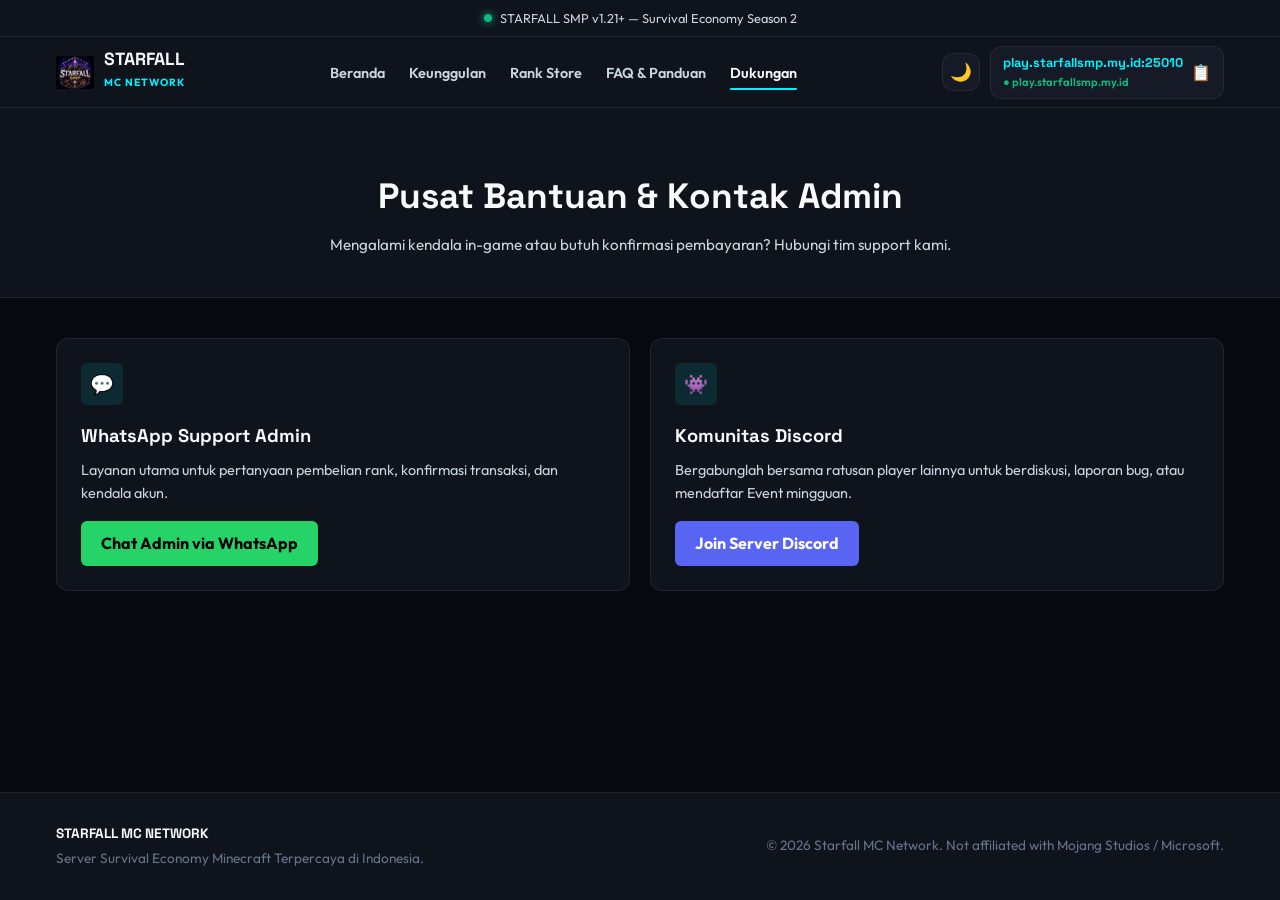
==== commit 40595ea6: "Update contact.html" ====
--- a/contact.html
+++ b/contact.html
@@ -53,7 +53,7 @@
 
         <div class="ip-copy-btn ip-copy-trigger" title="Klik untuk Copy IP">
           <div>
-            <div class="ip-text">play.starfallsmp.my.id</div>
+            <div class="ip-text">play.starfallsmp.my.id:25010</div>
             <div class="ip-sub" id="onlinePlayerCount">● Memuat Pemain...</div>
           </div>
           <span>📋</span>
--- a/style.css
+++ b/style.css
@@ -30,33 +30,35 @@
   
   --overlay-gradient: linear-gradient(
     180deg,
-    rgba(7, 9, 14, 0.2) 0%,
-    rgba(7, 9, 14, 0.4) 60%,
+    rgba(7, 9, 14, 0.4) 0%,
+    rgba(7, 9, 14, 0.7) 60%,
     #07090e 100%
   );
 }
 
+/* --- LIGHT MODE SETTINGS (BALANCED CONTRAST) --- */
 body.light-mode {
-  --bg-dark: #f0f4f9;
+  --bg-dark: #e2e8f0;
   --bg-surface: #ffffff;
-  --bg-card: #e2e8f0;
-  --bg-card-hover: #cbd5e1;
+  --bg-card: #f1f5f9;
+  --bg-card-hover: #e2e8f0;
   
   --primary-cyan: #0284c7;
   --primary-blue: #2563eb;
   
   --text-primary: #0f172a;
-  --text-secondary: #1e293b;
+  --text-secondary: #334155;
   --text-muted: #64748b;
   
-  --border-subtle: rgba(0, 0, 0, 0.1);
+  --border-subtle: rgba(0, 0, 0, 0.12);
   --border-active: rgba(2, 132, 199, 0.4);
   
+  /* Overlay dibuat transparan agak gelap agar video di bawahnya tidak silau */
   --overlay-gradient: linear-gradient(
     180deg,
-    rgba(240, 244, 249, 0.2) 0%,
-    rgba(240, 244, 249, 0.4) 60%,
-    #f0f4f9 100%
+    rgba(15, 23, 42, 0.5) 0%,
+    rgba(15, 23, 42, 0.25) 50%,
+    #e2e8f0 100%
   );
 }
 
@@ -309,6 +311,7 @@
   display: flex;
   align-items: center;
   justify-content: center;
+  background-color: var(--bg-dark);
 }
 
 .hero-video {
@@ -323,6 +326,7 @@
   transform: translate(-50%, -50%);
   object-fit: cover;
   pointer-events: none;
+  transition: filter 0.3s ease, opacity 0.3s ease;
 }
 
 .hero-overlay {
@@ -331,6 +335,27 @@
   width: 100%; height: 100%;
   z-index: 2;
   background: var(--overlay-gradient);
+  transition: background 0.3s ease;
+}
+
+/* Penyesuaian Video & Teks Khusus Mode Terang */
+body.light-mode .hero-video {
+  filter: brightness(0.9) contrast(1.1);
+  opacity: 0.95; /* Video terlihat penuh tanpa pudar */
+}
+
+body.light-mode .hero-overlay {
+  background: var(--overlay-gradient);
+}
+
+body.light-mode .hero-title {
+  color: #ffffff; /* Kontras tinggi di atas video */
+  text-shadow: 0 2px 12px rgba(0, 0, 0, 0.7);
+}
+
+body.light-mode .hero-desc {
+  color: #f1f5f9;
+  text-shadow: 0 2px 8px rgba(0, 0, 0, 0.7);
 }
 
 .hero-content {
@@ -353,7 +378,7 @@
   font-family: var(--font-title);
   font-weight: 800;
   color: var(--text-primary);
-  text-shadow: 0 4px 12px rgba(0, 0, 0, 0.8);
+  text-shadow: 0 2px 10px rgba(0, 0, 0, 0.4);
 }
 
 .highlight-cyan {
@@ -445,7 +470,7 @@
 }
 
 /* ==========================================================================
-   RANK STORE KATALOG & CARDS (BAGIAN YANG HILANG)
+   RANK STORE KATALOG & CARDS
    ========================================================================== */
 .ranks-grid {
   display: grid;
@@ -614,7 +639,8 @@
   transition: opacity 0.2s ease;
 }
 
-.modal-backdrop.open {
+.modal-backdrop.open,
+.modal-backdrop.active {
   opacity: 1;
   pointer-events: auto;
 }
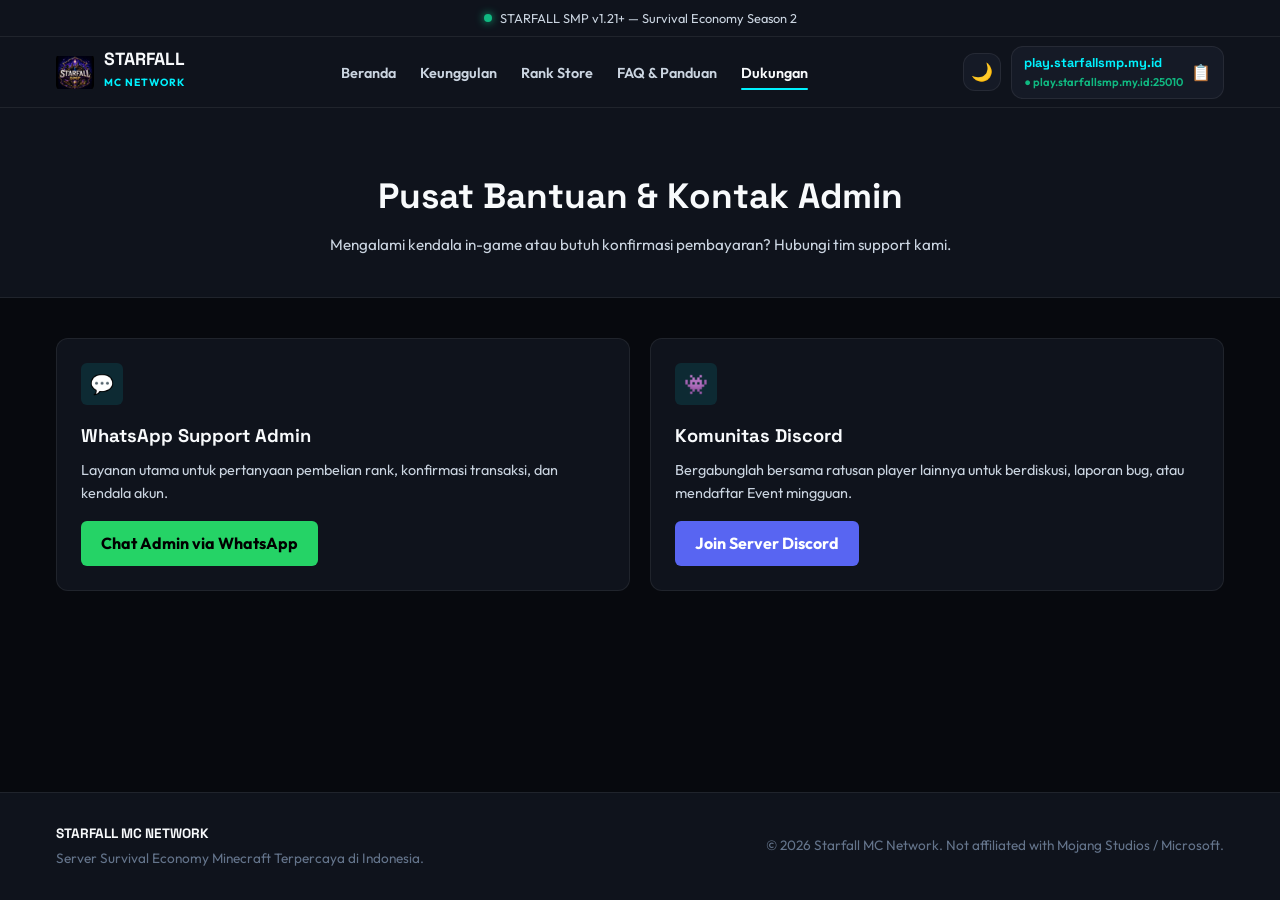
==== commit cdcb81b8: "Update contact.html" ====
--- a/contact.html
+++ b/contact.html
@@ -53,7 +53,7 @@
 
         <div class="ip-copy-btn ip-copy-trigger" title="Klik untuk Copy IP">
           <div>
-            <div class="ip-text">play.starfallsmp.my.id:25010</div>
+            <div class="ip-text">play.starfallsmp.my.id</div>
             <div class="ip-sub" id="onlinePlayerCount">● Memuat Pemain...</div>
           </div>
           <span>📋</span>
